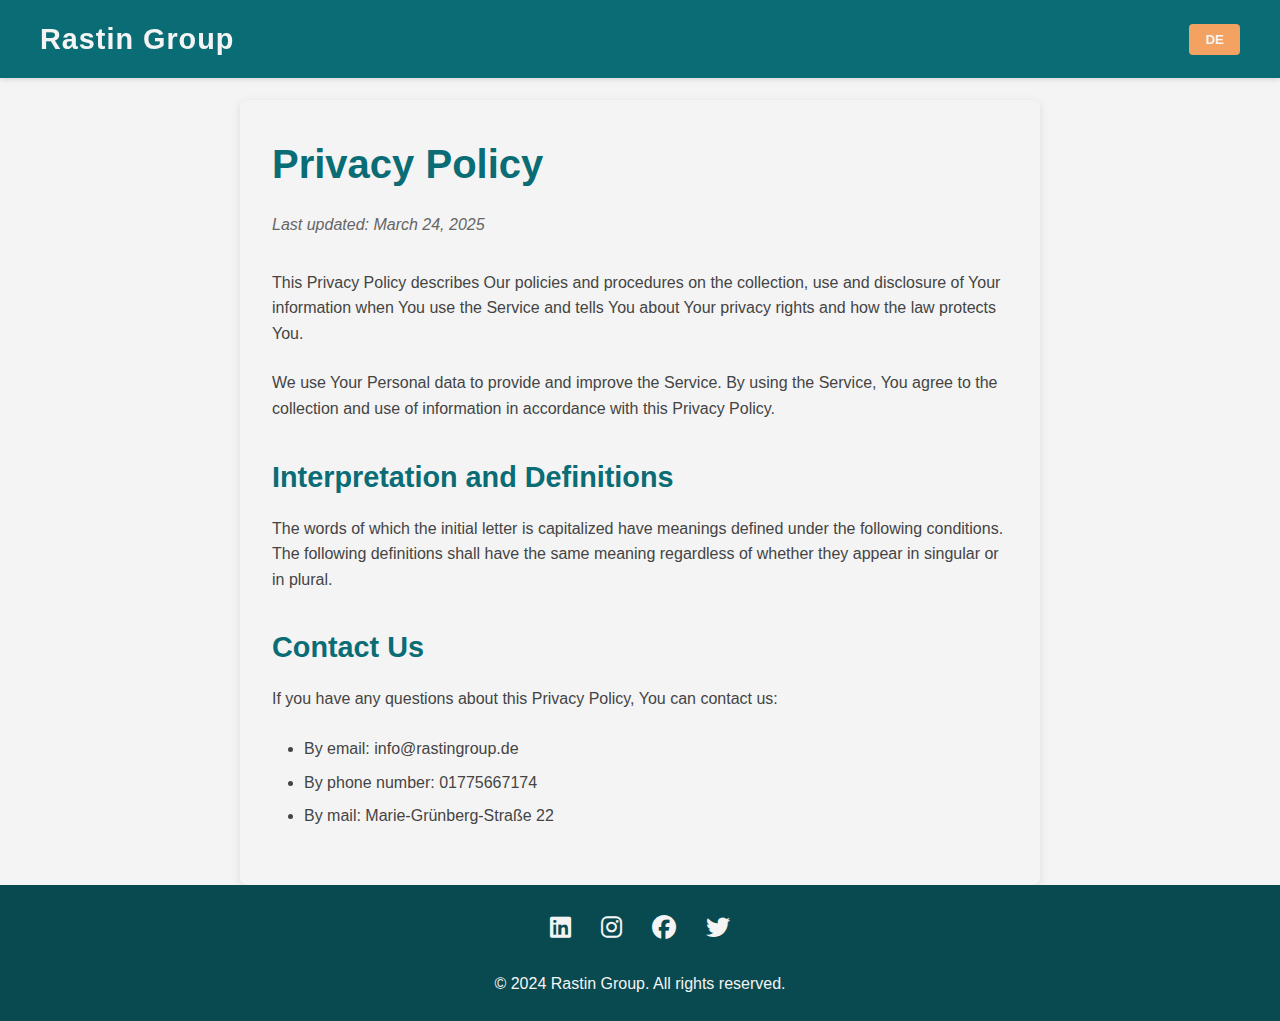
==== privacy-policy.html @ 511bc53d "Add files via upload" ====
<!DOCTYPE html>
<html lang="en">

<head>
    <meta charset="UTF-8">
    <meta name="viewport" content="width=device-width, initial-scale=1.0">
    <title>Privacy Policy - Rastin Group</title>
    <link rel="stylesheet" href="styles.css">
    <link rel="stylesheet" href="https://cdnjs.cloudflare.com/ajax/libs/font-awesome/6.5.1/css/all.min.css">
</head>

<body>
    <header>
        <nav>
            <div class="logo">Rastin Group</div>
            <div class="language-toggle">
                <button onclick="toggleLanguage()" class="lang-btn">DE</button>
            </div>
        </nav>
    </header>

    <main>
        <section class="privacy-policy">
            <h1 class="en">Privacy Policy</h1>
            <h1 class="de" style="display: none;">Datenschutzerklärung</h1>

            <p class="last-updated en">Last updated: March 24, 2025</p>
            <p class="last-updated de" style="display: none;">Zuletzt aktualisiert: 24. März 2025</p>

            <div class="policy-content">
                <div class="en">
                    <p>This Privacy Policy describes Our policies and procedures on the collection, use and disclosure
                        of Your information when You use the Service and tells You about Your privacy rights and how the
                        law protects You.</p>

                    <p>We use Your Personal data to provide and improve the Service. By using the Service, You agree to
                        the collection and use of information in accordance with this Privacy Policy.</p>

                    <h2>Interpretation and Definitions</h2>
                    <p>The words of which the initial letter is capitalized have meanings defined under the following
                        conditions. The following definitions shall have the same meaning regardless of whether they
                        appear in singular or in plural.</p>

                    <h2>Contact Us</h2>
                    <p>If you have any questions about this Privacy Policy, You can contact us:</p>
                    <ul>
                        <li>By email: info@rastingroup.de</li>
                        <li>By phone number: 01775667174</li>
                        <li>By mail: Marie-Grünberg-Straße 22</li>
                    </ul>
                </div>

                <div class="de" style="display: none;">
                    <p>Diese Datenschutzerklärung beschreibt unsere Richtlinien und Verfahren zur Erhebung, Verwendung
                        und Offenlegung Ihrer Informationen, wenn Sie den Service nutzen, und informiert Sie über Ihre
                        Datenschutzrechte und wie das Gesetz Sie schützt.</p>

                    <p>Wir verwenden Ihre personenbezogenen Daten, um den Service bereitzustellen und zu verbessern.
                        Durch die Nutzung des Services stimmen Sie der Erhebung und Verwendung von Informationen gemäß
                        dieser Datenschutzerklärung zu.</p>

                    <h2>Auslegung und Definitionen</h2>
                    <p>Die Wörter, deren erster Buchstabe großgeschrieben ist, haben Bedeutungen, die unter den
                        folgenden Bedingungen definiert sind. Die folgenden Definitionen haben die gleiche Bedeutung,
                        unabhängig davon, ob sie im Singular oder im Plural erscheinen.</p>

                    <h2>Kontakt</h2>
                    <p>Wenn Sie Fragen zu dieser Datenschutzerklärung haben, können Sie uns kontaktieren:</p>
                    <ul>
                        <li>Per E-Mail: info@rastingroup.de</li>
                        <li>Per Telefon: 01775667174</li>
                        <li>Per Post: Marie-Grünberg-Straße 22</li>
                    </ul>
                </div>
            </div>
        </section>
    </main>

    <footer>
        <div class="social-links">
            <a href="#" class="social-icon" aria-label="LinkedIn"><i class="fab fa-linkedin"></i></a>
            <a href="#" class="social-icon" aria-label="Instagram"><i class="fab fa-instagram"></i></a>
            <a href="#" class="social-icon" aria-label="Facebook"><i class="fab fa-facebook"></i></a>
            <a href="#" class="social-icon" aria-label="Twitter"><i class="fab fa-twitter"></i></a>
        </div>
        <p class="en">&copy; 2024 Rastin Group. All rights reserved.</p>
        <p class="de" style="display: none;">&copy; 2024 Rastin Group. Alle Rechte vorbehalten.</p>
    </footer>

    <script>
        function toggleLanguage() {
            const enElements = document.querySelectorAll('.en');
            const deElements = document.querySelectorAll('.de');
            const langBtn = document.querySelector('.lang-btn');

            enElements.forEach(el => {
                el.style.display = el.style.display === 'none' ? 'block' : 'none';
            });

            deElements.forEach(el => {
                el.style.display = el.style.display === 'none' ? 'block' : 'none';
            });

            langBtn.textContent = langBtn.textContent === 'DE' ? 'EN' : 'DE';
        }
    </script>
</body>

</html>
---- styles.css ----
/* Global Styles */
:root {
    --teal: #0a6c74;
    --white: #f4f4f4;
    --orange: #f4a261;
    --dark-teal: #084a50;
    --light-teal: #0d8e98;
}

* {
    margin: 0;
    padding: 0;
    box-sizing: border-box;
}

body {
    font-family: 'Segoe UI', Tahoma, Geneva, Verdana, sans-serif;
    line-height: 1.6;
    color: #333;
    background-color: var(--white);
}

/* Header & Navigation */
header {
    background-color: var(--teal);
    padding: 1rem 2rem;
    position: fixed;
    width: 100%;
    top: 0;
    z-index: 1000;
    box-shadow: 0 2px 5px rgba(0, 0, 0, 0.1);
}

nav {
    display: flex;
    justify-content: space-between;
    align-items: center;
    max-width: 1200px;
    margin: 0 auto;
}

.logo {
    color: var(--white);
    font-size: 1.8rem;
    font-weight: bold;
    letter-spacing: 1px;
}

.language-toggle {
    margin-left: auto;
}

.lang-btn {
    background-color: var(--orange);
    color: var(--white);
    border: none;
    padding: 0.5rem 1rem;
    border-radius: 4px;
    cursor: pointer;
    font-weight: bold;
    transition: background-color 0.3s ease;
}

.lang-btn:hover {
    background-color: #e38d4f;
}

/* Main Content */
main {
    margin-top: 70px;
}

section {
    padding: 4rem 2rem;
    max-width: 1200px;
    margin: 0 auto;
}

/* Hero Section */
.hero {
    background-color: var(--teal);
    background-image: url('images/hero-bg.jpg');
    background-size: cover;
    background-position: center;
    background-repeat: no-repeat;
    background-blend-mode: multiply;
    color: var(--white);
    text-align: center;
    padding: 8rem 2rem;
    position: relative;
    overflow: hidden;
    min-height: 80vh;
}

.hero::before {
    content: '';
    position: absolute;
    top: 0;
    left: 0;
    right: 0;
    bottom: 0;
    background: linear-gradient(135deg, rgba(10, 108, 116, 0.8) 0%, rgba(8, 74, 80, 0.7) 100%);
    z-index: 1;
}

.hero-content {
    max-width: 800px;
    margin: 0 auto;
    position: relative;
    z-index: 2;
    padding: 2rem;
    border-radius: 10px;
    backdrop-filter: blur(5px);
    background: rgba(10, 108, 116, 0.1);
}

.hero h1 {
    font-size: 2.8rem;
    margin-bottom: 1.5rem;
    line-height: 1.2;
    text-shadow: 2px 2px 4px rgba(0, 0, 0, 0.2);
}

.hero h2 {
    font-size: 1.6rem;
    font-weight: normal;
    opacity: 0.95;
    text-shadow: 1px 1px 2px rgba(0, 0, 0, 0.2);
}

/* About Section */
.about {
    text-align: center;
    background-color: var(--white);
}

.about h2 {
    color: var(--teal);
    margin-bottom: 2rem;
    font-size: 2rem;
}

.about p {
    max-width: 800px;
    margin: 0 auto;
    font-size: 1.1rem;
    color: #555;
}

/* Services Section */
.services {
    background-color: var(--white);
}

.services h2 {
    color: var(--teal);
    text-align: center;
    margin-bottom: 3rem;
    font-size: 2rem;
}

.services-grid {
    display: grid;
    grid-template-columns: repeat(auto-fit, minmax(300px, 1fr));
    gap: 2rem;
    padding: 1rem;
}

.service-card {
    background-color: white;
    padding: 2rem;
    border-radius: 8px;
    box-shadow: 0 2px 10px rgba(0, 0, 0, 0.1);
    transition: transform 0.3s ease;
}

.service-card:hover {
    transform: translateY(-5px);
}

.service-card h3 {
    color: var(--teal);
    margin-bottom: 1rem;
    font-size: 1.3rem;
}

.service-card p {
    color: #666;
    font-size: 0.95rem;
}

/* Contact Section */
.contact {
    background-color: var(--teal);
    color: var(--white);
    text-align: center;
}

.contact h2 {
    margin-bottom: 2rem;
    font-size: 2rem;
}

.contact-container {
    max-width: 600px;
    margin: 0 auto 3rem;
    padding: 0 1rem;
}

.contact-form {
    background-color: rgba(255, 255, 255, 0.1);
    padding: 2rem;
    border-radius: 8px;
    backdrop-filter: blur(10px);
}

.form-group {
    margin-bottom: 1.5rem;
    text-align: left;
}

.form-group label {
    display: block;
    margin-bottom: 0.5rem;
    font-weight: 500;
}

.form-group input,
.form-group textarea {
    width: 100%;
    padding: 0.8rem;
    border: 1px solid rgba(255, 255, 255, 0.2);
    border-radius: 4px;
    background-color: rgba(255, 255, 255, 0.1);
    color: var(--white);
    font-size: 1rem;
    transition: border-color 0.3s ease;
}

.form-group input:focus,
.form-group textarea:focus {
    outline: none;
    border-color: var(--orange);
}

.form-group input::placeholder,
.form-group textarea::placeholder {
    color: rgba(255, 255, 255, 0.7);
}

.submit-btn {
    background-color: var(--orange);
    color: var(--white);
    border: none;
    padding: 1rem 2rem;
    border-radius: 4px;
    font-size: 1rem;
    font-weight: bold;
    cursor: pointer;
    transition: background-color 0.3s ease;
    width: 100%;
}

.submit-btn:hover {
    background-color: #e38d4f;
}

.contact-info {
    max-width: 600px;
    margin: 0 auto;
}

.contact-info p {
    margin-bottom: 1rem;
    font-size: 1.1rem;
}

/* Footer */
footer {
    background-color: var(--dark-teal);
    color: var(--white);
    text-align: center;
    padding: 1.5rem;
}

.social-links {
    margin-bottom: 1.5rem;
}

.footer-links {
    margin-bottom: 1rem;
}

.footer-link {
    color: var(--white);
    text-decoration: none;
    margin: 0 1rem;
    transition: color 0.3s ease;
}

.footer-link:hover {
    color: var(--orange);
}

.social-icon {
    color: var(--white);
    font-size: 1.5rem;
    margin: 0 0.8rem;
    transition: all 0.3s ease;
    display: inline-block;
}

.social-icon:hover {
    color: var(--orange);
    transform: translateY(-3px);
}

/* Responsive Design */
@media (max-width: 768px) {
    .hero {
        padding: 6rem 1.5rem;
        min-height: 60vh;
    }

    .hero-content {
        padding: 1.5rem;
    }

    .hero h1 {
        font-size: 2rem;
    }

    .hero h2 {
        font-size: 1.2rem;
    }

    section {
        padding: 3rem 1rem;
    }

    .services-grid {
        grid-template-columns: 1fr;
    }

    .logo {
        font-size: 1.5rem;
    }

    .contact-form {
        padding: 1.5rem;
    }

    .form-group input,
    .form-group textarea {
        padding: 0.6rem;
    }
}

/* Smooth Scrolling */
html {
    scroll-behavior: smooth;
}

/* Focus States */
:focus {
    outline: 2px solid var(--orange);
    outline-offset: 2px;
}

/* Print Styles */
@media print {

    header,
    .language-toggle {
        display: none;
    }

    body {
        color: #000;
    }

    .service-card {
        break-inside: avoid;
        box-shadow: none;
        border: 1px solid #ddd;
    }
}

/* Privacy Policy Page */
.privacy-policy {
    max-width: 800px;
    margin: 100px auto 0;
    padding: 2rem;
    background-color: var(--white);
    border-radius: 8px;
    box-shadow: 0 2px 10px rgba(0, 0, 0, 0.1);
}

.privacy-policy h1 {
    color: var(--teal);
    margin-bottom: 1rem;
    font-size: 2.5rem;
}

.last-updated {
    color: #666;
    font-style: italic;
    margin-bottom: 2rem;
}

.policy-content {
    text-align: left;
}

.policy-content h2 {
    color: var(--teal);
    margin: 2rem 0 1rem;
    font-size: 1.8rem;
}

.policy-content p {
    margin-bottom: 1.5rem;
    line-height: 1.6;
    color: #444;
}

.policy-content ul {
    margin-bottom: 1.5rem;
    padding-left: 2rem;
}

.policy-content li {
    margin-bottom: 0.5rem;
    color: #444;
}

@media (max-width: 768px) {
    .privacy-policy {
        margin-top: 80px;
        padding: 1.5rem;
    }

    .privacy-policy h1 {
        font-size: 2rem;
    }

    .policy-content h2 {
        font-size: 1.5rem;
    }
}
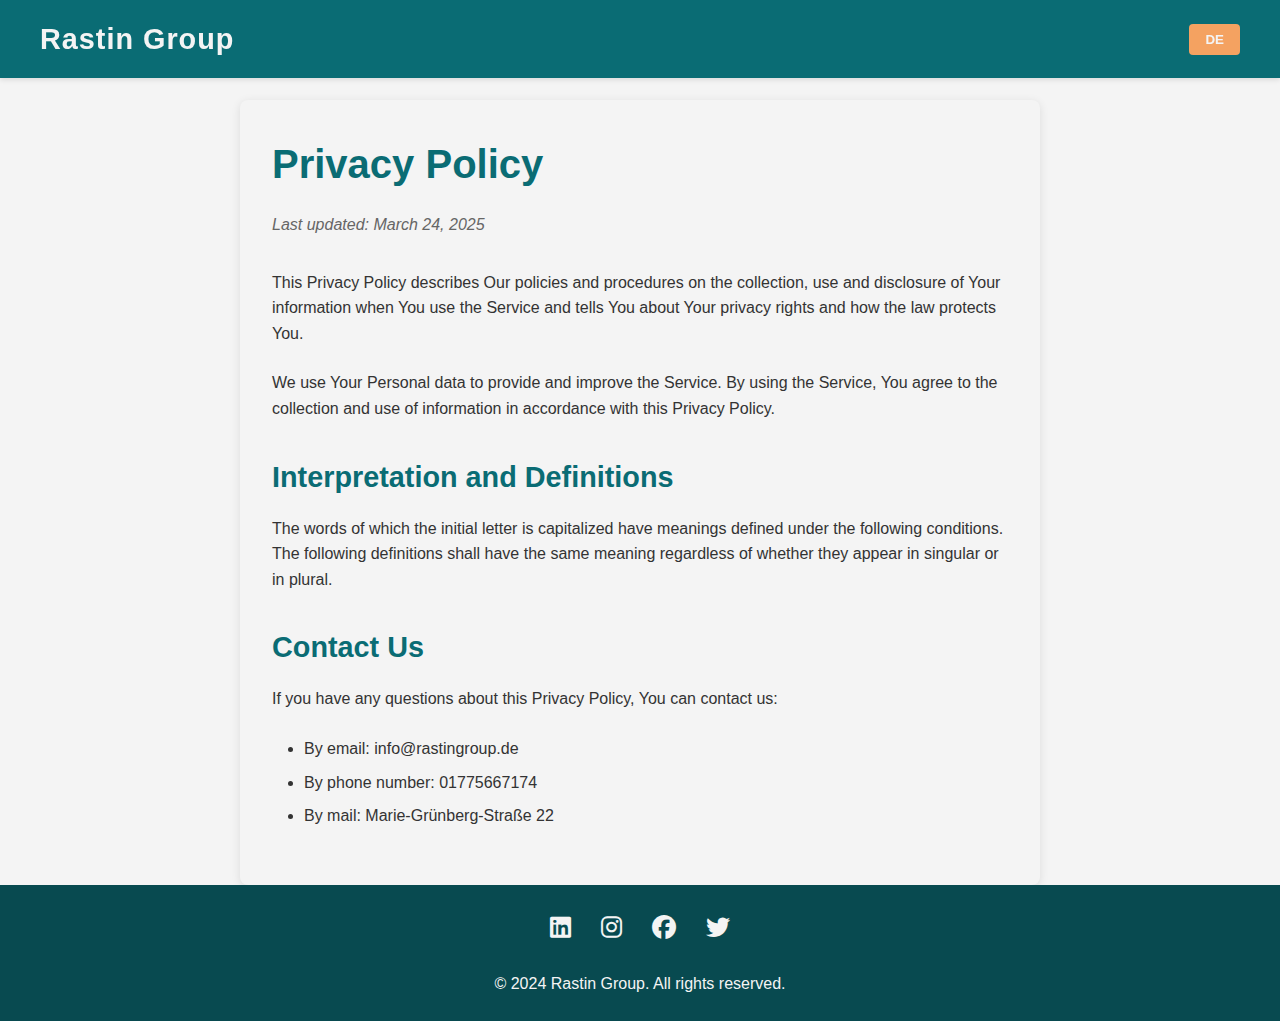
==== commit a5c61d73: "Update Light-Website with latest changes" ====
--- a/privacy-policy.html
+++ b/privacy-policy.html
@@ -1,109 +1,109 @@
-<!DOCTYPE html>
-<html lang="en">
-
-<head>
-    <meta charset="UTF-8">
-    <meta name="viewport" content="width=device-width, initial-scale=1.0">
-    <title>Privacy Policy - Rastin Group</title>
-    <link rel="stylesheet" href="styles.css">
-    <link rel="stylesheet" href="https://cdnjs.cloudflare.com/ajax/libs/font-awesome/6.5.1/css/all.min.css">
-</head>
-
-<body>
-    <header>
-        <nav>
-            <div class="logo">Rastin Group</div>
-            <div class="language-toggle">
-                <button onclick="toggleLanguage()" class="lang-btn">DE</button>
-            </div>
-        </nav>
-    </header>
-
-    <main>
-        <section class="privacy-policy">
-            <h1 class="en">Privacy Policy</h1>
-            <h1 class="de" style="display: none;">Datenschutzerklärung</h1>
-
-            <p class="last-updated en">Last updated: March 24, 2025</p>
-            <p class="last-updated de" style="display: none;">Zuletzt aktualisiert: 24. März 2025</p>
-
-            <div class="policy-content">
-                <div class="en">
-                    <p>This Privacy Policy describes Our policies and procedures on the collection, use and disclosure
-                        of Your information when You use the Service and tells You about Your privacy rights and how the
-                        law protects You.</p>
-
-                    <p>We use Your Personal data to provide and improve the Service. By using the Service, You agree to
-                        the collection and use of information in accordance with this Privacy Policy.</p>
-
-                    <h2>Interpretation and Definitions</h2>
-                    <p>The words of which the initial letter is capitalized have meanings defined under the following
-                        conditions. The following definitions shall have the same meaning regardless of whether they
-                        appear in singular or in plural.</p>
-
-                    <h2>Contact Us</h2>
-                    <p>If you have any questions about this Privacy Policy, You can contact us:</p>
-                    <ul>
-                        <li>By email: info@rastingroup.de</li>
-                        <li>By phone number: 01775667174</li>
-                        <li>By mail: Marie-Grünberg-Straße 22</li>
-                    </ul>
-                </div>
-
-                <div class="de" style="display: none;">
-                    <p>Diese Datenschutzerklärung beschreibt unsere Richtlinien und Verfahren zur Erhebung, Verwendung
-                        und Offenlegung Ihrer Informationen, wenn Sie den Service nutzen, und informiert Sie über Ihre
-                        Datenschutzrechte und wie das Gesetz Sie schützt.</p>
-
-                    <p>Wir verwenden Ihre personenbezogenen Daten, um den Service bereitzustellen und zu verbessern.
-                        Durch die Nutzung des Services stimmen Sie der Erhebung und Verwendung von Informationen gemäß
-                        dieser Datenschutzerklärung zu.</p>
-
-                    <h2>Auslegung und Definitionen</h2>
-                    <p>Die Wörter, deren erster Buchstabe großgeschrieben ist, haben Bedeutungen, die unter den
-                        folgenden Bedingungen definiert sind. Die folgenden Definitionen haben die gleiche Bedeutung,
-                        unabhängig davon, ob sie im Singular oder im Plural erscheinen.</p>
-
-                    <h2>Kontakt</h2>
-                    <p>Wenn Sie Fragen zu dieser Datenschutzerklärung haben, können Sie uns kontaktieren:</p>
-                    <ul>
-                        <li>Per E-Mail: info@rastingroup.de</li>
-                        <li>Per Telefon: 01775667174</li>
-                        <li>Per Post: Marie-Grünberg-Straße 22</li>
-                    </ul>
-                </div>
-            </div>
-        </section>
-    </main>
-
-    <footer>
-        <div class="social-links">
-            <a href="#" class="social-icon" aria-label="LinkedIn"><i class="fab fa-linkedin"></i></a>
-            <a href="#" class="social-icon" aria-label="Instagram"><i class="fab fa-instagram"></i></a>
-            <a href="#" class="social-icon" aria-label="Facebook"><i class="fab fa-facebook"></i></a>
-            <a href="#" class="social-icon" aria-label="Twitter"><i class="fab fa-twitter"></i></a>
-        </div>
-        <p class="en">&copy; 2024 Rastin Group. All rights reserved.</p>
-        <p class="de" style="display: none;">&copy; 2024 Rastin Group. Alle Rechte vorbehalten.</p>
-    </footer>
-
-    <script>
-        function toggleLanguage() {
-            const enElements = document.querySelectorAll('.en');
-            const deElements = document.querySelectorAll('.de');
-            const langBtn = document.querySelector('.lang-btn');
-
-            enElements.forEach(el => {
-                el.style.display = el.style.display === 'none' ? 'block' : 'none';
-            });
-
-            deElements.forEach(el => {
-                el.style.display = el.style.display === 'none' ? 'block' : 'none';
-            });
-
-            langBtn.textContent = langBtn.textContent === 'DE' ? 'EN' : 'DE';
-        }
-    </script>
-</body>
-
+<!DOCTYPE html>
+<html lang="en">
+
+<head>
+    <meta charset="UTF-8">
+    <meta name="viewport" content="width=device-width, initial-scale=1.0">
+    <title>Privacy Policy - Rastin Group</title>
+    <link rel="stylesheet" href="styles.css">
+    <link rel="stylesheet" href="https://cdnjs.cloudflare.com/ajax/libs/font-awesome/6.5.1/css/all.min.css">
+</head>
+
+<body>
+    <header>
+        <nav>
+            <div class="logo">Rastin Group</div>
+            <div class="language-toggle">
+                <button onclick="toggleLanguage()" class="lang-btn">DE</button>
+            </div>
+        </nav>
+    </header>
+
+    <main>
+        <section class="privacy-policy">
+            <h1 class="en">Privacy Policy</h1>
+            <h1 class="de" style="display: none;">Datenschutzerklärung</h1>
+
+            <p class="last-updated en">Last updated: March 24, 2025</p>
+            <p class="last-updated de" style="display: none;">Zuletzt aktualisiert: 24. März 2025</p>
+
+            <div class="policy-content">
+                <div class="en">
+                    <p>This Privacy Policy describes Our policies and procedures on the collection, use and disclosure
+                        of Your information when You use the Service and tells You about Your privacy rights and how the
+                        law protects You.</p>
+
+                    <p>We use Your Personal data to provide and improve the Service. By using the Service, You agree to
+                        the collection and use of information in accordance with this Privacy Policy.</p>
+
+                    <h2>Interpretation and Definitions</h2>
+                    <p>The words of which the initial letter is capitalized have meanings defined under the following
+                        conditions. The following definitions shall have the same meaning regardless of whether they
+                        appear in singular or in plural.</p>
+
+                    <h2>Contact Us</h2>
+                    <p>If you have any questions about this Privacy Policy, You can contact us:</p>
+                    <ul>
+                        <li>By email: info@rastingroup.de</li>
+                        <li>By phone number: 01775667174</li>
+                        <li>By mail: Marie-Grünberg-Straße 22</li>
+                    </ul>
+                </div>
+
+                <div class="de" style="display: none;">
+                    <p>Diese Datenschutzerklärung beschreibt unsere Richtlinien und Verfahren zur Erhebung, Verwendung
+                        und Offenlegung Ihrer Informationen, wenn Sie den Service nutzen, und informiert Sie über Ihre
+                        Datenschutzrechte und wie das Gesetz Sie schützt.</p>
+
+                    <p>Wir verwenden Ihre personenbezogenen Daten, um den Service bereitzustellen und zu verbessern.
+                        Durch die Nutzung des Services stimmen Sie der Erhebung und Verwendung von Informationen gemäß
+                        dieser Datenschutzerklärung zu.</p>
+
+                    <h2>Auslegung und Definitionen</h2>
+                    <p>Die Wörter, deren erster Buchstabe großgeschrieben ist, haben Bedeutungen, die unter den
+                        folgenden Bedingungen definiert sind. Die folgenden Definitionen haben die gleiche Bedeutung,
+                        unabhängig davon, ob sie im Singular oder im Plural erscheinen.</p>
+
+                    <h2>Kontakt</h2>
+                    <p>Wenn Sie Fragen zu dieser Datenschutzerklärung haben, können Sie uns kontaktieren:</p>
+                    <ul>
+                        <li>Per E-Mail: info@rastingroup.de</li>
+                        <li>Per Telefon: 01775667174</li>
+                        <li>Per Post: Marie-Grünberg-Straße 22</li>
+                    </ul>
+                </div>
+            </div>
+        </section>
+    </main>
+
+    <footer>
+        <div class="social-links">
+            <a href="#" class="social-icon" aria-label="LinkedIn"><i class="fab fa-linkedin"></i></a>
+            <a href="#" class="social-icon" aria-label="Instagram"><i class="fab fa-instagram"></i></a>
+            <a href="#" class="social-icon" aria-label="Facebook"><i class="fab fa-facebook"></i></a>
+            <a href="#" class="social-icon" aria-label="Twitter"><i class="fab fa-twitter"></i></a>
+        </div>
+        <p class="en">&copy; 2024 Rastin Group. All rights reserved.</p>
+        <p class="de" style="display: none;">&copy; 2024 Rastin Group. Alle Rechte vorbehalten.</p>
+    </footer>
+
+    <script>
+        function toggleLanguage() {
+            const enElements = document.querySelectorAll('.en');
+            const deElements = document.querySelectorAll('.de');
+            const langBtn = document.querySelector('.lang-btn');
+
+            enElements.forEach(el => {
+                el.style.display = el.style.display === 'none' ? 'block' : 'none';
+            });
+
+            deElements.forEach(el => {
+                el.style.display = el.style.display === 'none' ? 'block' : 'none';
+            });
+
+            langBtn.textContent = langBtn.textContent === 'DE' ? 'EN' : 'DE';
+        }
+    </script>
+</body>
+
 </html>--- a/styles.css
+++ b/styles.css
@@ -1,450 +1,469 @@
-/* Global Styles */
-:root {
-    --teal: #0a6c74;
-    --white: #f4f4f4;
-    --orange: #f4a261;
-    --dark-teal: #084a50;
-    --light-teal: #0d8e98;
-}
-
-* {
-    margin: 0;
-    padding: 0;
-    box-sizing: border-box;
-}
-
-body {
-    font-family: 'Segoe UI', Tahoma, Geneva, Verdana, sans-serif;
-    line-height: 1.6;
-    color: #333;
-    background-color: var(--white);
-}
-
-/* Header & Navigation */
-header {
-    background-color: var(--teal);
-    padding: 1rem 2rem;
-    position: fixed;
-    width: 100%;
-    top: 0;
-    z-index: 1000;
-    box-shadow: 0 2px 5px rgba(0, 0, 0, 0.1);
-}
-
-nav {
-    display: flex;
-    justify-content: space-between;
-    align-items: center;
-    max-width: 1200px;
-    margin: 0 auto;
-}
-
-.logo {
-    color: var(--white);
-    font-size: 1.8rem;
-    font-weight: bold;
-    letter-spacing: 1px;
-}
-
-.language-toggle {
-    margin-left: auto;
-}
-
-.lang-btn {
-    background-color: var(--orange);
-    color: var(--white);
-    border: none;
-    padding: 0.5rem 1rem;
-    border-radius: 4px;
-    cursor: pointer;
-    font-weight: bold;
-    transition: background-color 0.3s ease;
-}
-
-.lang-btn:hover {
-    background-color: #e38d4f;
-}
-
-/* Main Content */
-main {
-    margin-top: 70px;
-}
-
-section {
-    padding: 4rem 2rem;
-    max-width: 1200px;
-    margin: 0 auto;
-}
-
-/* Hero Section */
-.hero {
-    background-color: var(--teal);
-    background-image: url('images/hero-bg.jpg');
-    background-size: cover;
-    background-position: center;
-    background-repeat: no-repeat;
-    background-blend-mode: multiply;
-    color: var(--white);
-    text-align: center;
-    padding: 8rem 2rem;
-    position: relative;
-    overflow: hidden;
-    min-height: 80vh;
-}
-
-.hero::before {
-    content: '';
-    position: absolute;
-    top: 0;
-    left: 0;
-    right: 0;
-    bottom: 0;
-    background: linear-gradient(135deg, rgba(10, 108, 116, 0.8) 0%, rgba(8, 74, 80, 0.7) 100%);
-    z-index: 1;
-}
-
-.hero-content {
-    max-width: 800px;
-    margin: 0 auto;
-    position: relative;
-    z-index: 2;
-    padding: 2rem;
-    border-radius: 10px;
-    backdrop-filter: blur(5px);
-    background: rgba(10, 108, 116, 0.1);
-}
-
-.hero h1 {
-    font-size: 2.8rem;
-    margin-bottom: 1.5rem;
-    line-height: 1.2;
-    text-shadow: 2px 2px 4px rgba(0, 0, 0, 0.2);
-}
-
-.hero h2 {
-    font-size: 1.6rem;
-    font-weight: normal;
-    opacity: 0.95;
-    text-shadow: 1px 1px 2px rgba(0, 0, 0, 0.2);
-}
-
-/* About Section */
-.about {
-    text-align: center;
-    background-color: var(--white);
-}
-
-.about h2 {
-    color: var(--teal);
-    margin-bottom: 2rem;
-    font-size: 2rem;
-}
-
-.about p {
-    max-width: 800px;
-    margin: 0 auto;
-    font-size: 1.1rem;
-    color: #555;
-}
-
-/* Services Section */
-.services {
-    background-color: var(--white);
-}
-
-.services h2 {
-    color: var(--teal);
-    text-align: center;
-    margin-bottom: 3rem;
-    font-size: 2rem;
-}
-
-.services-grid {
-    display: grid;
-    grid-template-columns: repeat(auto-fit, minmax(300px, 1fr));
-    gap: 2rem;
-    padding: 1rem;
-}
-
-.service-card {
-    background-color: white;
-    padding: 2rem;
-    border-radius: 8px;
-    box-shadow: 0 2px 10px rgba(0, 0, 0, 0.1);
-    transition: transform 0.3s ease;
-}
-
-.service-card:hover {
-    transform: translateY(-5px);
-}
-
-.service-card h3 {
-    color: var(--teal);
-    margin-bottom: 1rem;
-    font-size: 1.3rem;
-}
-
-.service-card p {
-    color: #666;
-    font-size: 0.95rem;
-}
-
-/* Contact Section */
-.contact {
-    background-color: var(--teal);
-    color: var(--white);
-    text-align: center;
-}
-
-.contact h2 {
-    margin-bottom: 2rem;
-    font-size: 2rem;
-}
-
-.contact-container {
-    max-width: 600px;
-    margin: 0 auto 3rem;
-    padding: 0 1rem;
-}
-
-.contact-form {
-    background-color: rgba(255, 255, 255, 0.1);
-    padding: 2rem;
-    border-radius: 8px;
-    backdrop-filter: blur(10px);
-}
-
-.form-group {
-    margin-bottom: 1.5rem;
-    text-align: left;
-}
-
-.form-group label {
-    display: block;
-    margin-bottom: 0.5rem;
-    font-weight: 500;
-}
-
-.form-group input,
-.form-group textarea {
-    width: 100%;
-    padding: 0.8rem;
-    border: 1px solid rgba(255, 255, 255, 0.2);
-    border-radius: 4px;
-    background-color: rgba(255, 255, 255, 0.1);
-    color: var(--white);
-    font-size: 1rem;
-    transition: border-color 0.3s ease;
-}
-
-.form-group input:focus,
-.form-group textarea:focus {
-    outline: none;
-    border-color: var(--orange);
-}
-
-.form-group input::placeholder,
-.form-group textarea::placeholder {
-    color: rgba(255, 255, 255, 0.7);
-}
-
-.submit-btn {
-    background-color: var(--orange);
-    color: var(--white);
-    border: none;
-    padding: 1rem 2rem;
-    border-radius: 4px;
-    font-size: 1rem;
-    font-weight: bold;
-    cursor: pointer;
-    transition: background-color 0.3s ease;
-    width: 100%;
-}
-
-.submit-btn:hover {
-    background-color: #e38d4f;
-}
-
-.contact-info {
-    max-width: 600px;
-    margin: 0 auto;
-}
-
-.contact-info p {
-    margin-bottom: 1rem;
-    font-size: 1.1rem;
-}
-
-/* Footer */
-footer {
-    background-color: var(--dark-teal);
-    color: var(--white);
-    text-align: center;
-    padding: 1.5rem;
-}
-
-.social-links {
-    margin-bottom: 1.5rem;
-}
-
-.footer-links {
-    margin-bottom: 1rem;
-}
-
-.footer-link {
-    color: var(--white);
-    text-decoration: none;
-    margin: 0 1rem;
-    transition: color 0.3s ease;
-}
-
-.footer-link:hover {
-    color: var(--orange);
-}
-
-.social-icon {
-    color: var(--white);
-    font-size: 1.5rem;
-    margin: 0 0.8rem;
-    transition: all 0.3s ease;
-    display: inline-block;
-}
-
-.social-icon:hover {
-    color: var(--orange);
-    transform: translateY(-3px);
-}
-
-/* Responsive Design */
-@media (max-width: 768px) {
-    .hero {
-        padding: 6rem 1.5rem;
-        min-height: 60vh;
-    }
-
-    .hero-content {
-        padding: 1.5rem;
-    }
-
-    .hero h1 {
-        font-size: 2rem;
-    }
-
-    .hero h2 {
-        font-size: 1.2rem;
-    }
-
-    section {
-        padding: 3rem 1rem;
-    }
-
-    .services-grid {
-        grid-template-columns: 1fr;
-    }
-
-    .logo {
-        font-size: 1.5rem;
-    }
-
-    .contact-form {
-        padding: 1.5rem;
-    }
-
-    .form-group input,
-    .form-group textarea {
-        padding: 0.6rem;
-    }
-}
-
-/* Smooth Scrolling */
-html {
-    scroll-behavior: smooth;
-}
-
-/* Focus States */
-:focus {
-    outline: 2px solid var(--orange);
-    outline-offset: 2px;
-}
-
-/* Print Styles */
-@media print {
-
-    header,
-    .language-toggle {
-        display: none;
-    }
-
-    body {
-        color: #000;
-    }
-
-    .service-card {
-        break-inside: avoid;
-        box-shadow: none;
-        border: 1px solid #ddd;
-    }
-}
-
-/* Privacy Policy Page */
-.privacy-policy {
-    max-width: 800px;
-    margin: 100px auto 0;
-    padding: 2rem;
-    background-color: var(--white);
-    border-radius: 8px;
-    box-shadow: 0 2px 10px rgba(0, 0, 0, 0.1);
-}
-
-.privacy-policy h1 {
-    color: var(--teal);
-    margin-bottom: 1rem;
-    font-size: 2.5rem;
-}
-
-.last-updated {
-    color: #666;
-    font-style: italic;
-    margin-bottom: 2rem;
-}
-
-.policy-content {
-    text-align: left;
-}
-
-.policy-content h2 {
-    color: var(--teal);
-    margin: 2rem 0 1rem;
-    font-size: 1.8rem;
-}
-
-.policy-content p {
-    margin-bottom: 1.5rem;
-    line-height: 1.6;
-    color: #444;
-}
-
-.policy-content ul {
-    margin-bottom: 1.5rem;
-    padding-left: 2rem;
-}
-
-.policy-content li {
-    margin-bottom: 0.5rem;
-    color: #444;
-}
-
-@media (max-width: 768px) {
-    .privacy-policy {
-        margin-top: 80px;
-        padding: 1.5rem;
-    }
-
-    .privacy-policy h1 {
-        font-size: 2rem;
-    }
-
-    .policy-content h2 {
-        font-size: 1.5rem;
-    }
+/*------------------------------------*\
+  #VARIABLES
+\*------------------------------------*/
+:root {
+    /* Colors */
+    --color-teal: #0a6c74;
+    --color-teal-dark: #084a50;
+    --color-teal-light: #0d8e98;
+    --color-white: #f4f4f4;
+    --color-orange: #f4a261;
+    --color-orange-dark: #e38d4f;
+    --color-gray-dark: #333;
+    --color-gray: #666;
+    --color-gray-light: #555;
+
+    /* Spacing */
+    --spacing-xs: 0.5rem;
+    --spacing-sm: 1rem;
+    --spacing-md: 1.5rem;
+    --spacing-lg: 2rem;
+    --spacing-xl: 3rem;
+
+    /* Border Radius */
+    --border-radius: 4px;
+    --border-radius-lg: 8px;
+
+    /* Box Shadow */
+    --shadow-sm: 0 2px 5px rgba(0, 0, 0, 0.1);
+    --shadow-lg: 0 2px 10px rgba(0, 0, 0, 0.1);
+}
+
+/*------------------------------------*\
+  #RESET
+\*------------------------------------*/
+* {
+    margin: 0;
+    padding: 0;
+    box-sizing: border-box;
+}
+
+html {
+    scroll-behavior: smooth;
+}
+
+body {
+    font-family: 'Segoe UI', Tahoma, Geneva, Verdana, sans-serif;
+    line-height: 1.6;
+    color: var(--color-gray-dark);
+    background-color: var(--color-white);
+}
+
+/*------------------------------------*\
+  #LAYOUT
+\*------------------------------------*/
+main {
+    margin-top: 70px;
+}
+
+section {
+    max-width: 1200px;
+    margin: 0 auto;
+    padding: var(--spacing-xl) var(--spacing-lg);
+}
+
+/*------------------------------------*\
+  #HEADER
+\*------------------------------------*/
+header {
+    position: fixed;
+    top: 0;
+    width: 100%;
+    padding: var(--spacing-sm) var(--spacing-lg);
+    background-color: var(--color-teal);
+    box-shadow: var(--shadow-sm);
+    z-index: 1000;
+}
+
+nav {
+    display: flex;
+    justify-content: space-between;
+    align-items: center;
+    max-width: 1200px;
+    margin: 0 auto;
+}
+
+.logo {
+    color: var(--color-white);
+    font-size: 1.8rem;
+    font-weight: bold;
+    letter-spacing: 1px;
+}
+
+.language-toggle {
+    margin-left: auto;
+}
+
+.lang-btn {
+    padding: var(--spacing-xs) var(--spacing-sm);
+    color: var(--color-white);
+    background-color: var(--color-orange);
+    border: none;
+    border-radius: var(--border-radius);
+    font-weight: bold;
+    cursor: pointer;
+    transition: background-color 0.3s ease;
+}
+
+.lang-btn:hover {
+    background-color: var(--color-orange-dark);
+}
+
+/*------------------------------------*\
+  #HERO
+\*------------------------------------*/
+.hero {
+    padding: 6rem var(--spacing-lg);
+    background-color: var(--color-teal);
+    color: var(--color-white);
+    text-align: center;
+}
+
+.hero-content {
+    max-width: 800px;
+    margin: 0 auto;
+}
+
+.hero h1 {
+    margin-bottom: var(--spacing-sm);
+    font-size: 2.5rem;
+    line-height: 1.2;
+}
+
+.hero h2 {
+    font-size: 1.5rem;
+    font-weight: normal;
+    opacity: 0.9;
+}
+
+/*------------------------------------*\
+  #ABOUT
+\*------------------------------------*/
+.about {
+    background-color: var(--color-white);
+    text-align: center;
+}
+
+.about h2 {
+    margin-bottom: var(--spacing-lg);
+    color: var(--color-teal);
+    font-size: 2rem;
+}
+
+.about p {
+    max-width: 800px;
+    margin: 0 auto;
+    color: var(--color-gray-light);
+    font-size: 1.1rem;
+}
+
+/*------------------------------------*\
+  #SERVICES
+\*------------------------------------*/
+.services {
+    background-color: var(--color-white);
+}
+
+.services h2 {
+    margin-bottom: var(--spacing-xl);
+    color: var(--color-teal);
+    font-size: 2rem;
+    text-align: center;
+}
+
+.services-grid {
+    display: grid;
+    grid-template-columns: repeat(auto-fit, minmax(300px, 1fr));
+    gap: var(--spacing-lg);
+    padding: var(--spacing-sm);
+}
+
+.service-card {
+    padding: var(--spacing-lg);
+    background-color: white;
+    border-radius: var(--border-radius-lg);
+    box-shadow: var(--shadow-lg);
+    transition: transform 0.3s ease;
+}
+
+.service-card:hover {
+    transform: translateY(-5px);
+}
+
+.service-card h3 {
+    margin-bottom: var(--spacing-sm);
+    color: var(--color-teal);
+    font-size: 1.3rem;
+}
+
+.service-card p {
+    color: var(--color-gray);
+    font-size: 0.95rem;
+}
+
+/*------------------------------------*\
+  #CONTACT
+\*------------------------------------*/
+.contact {
+    background-color: var(--color-teal);
+    color: var(--color-white);
+    text-align: center;
+}
+
+.contact h2 {
+    margin-bottom: var(--spacing-lg);
+    font-size: 2rem;
+}
+
+.contact-container {
+    max-width: 600px;
+    margin: 0 auto var(--spacing-xl);
+    padding: 0 var(--spacing-sm);
+}
+
+.contact-form {
+    padding: var(--spacing-lg);
+    background-color: rgba(255, 255, 255, 0.1);
+    border-radius: var(--border-radius-lg);
+    backdrop-filter: blur(10px);
+}
+
+.form-group {
+    margin-bottom: var(--spacing-md);
+    text-align: left;
+}
+
+.form-group label {
+    display: block;
+    margin-bottom: var(--spacing-xs);
+    font-weight: 500;
+}
+
+.form-group input,
+.form-group textarea {
+    width: 100%;
+    padding: 0.8rem;
+    color: var(--color-white);
+    background-color: rgba(255, 255, 255, 0.1);
+    border: 1px solid rgba(255, 255, 255, 0.2);
+    border-radius: var(--border-radius);
+    font-size: 1rem;
+    transition: border-color 0.3s ease;
+}
+
+.form-group input:focus,
+.form-group textarea:focus {
+    outline: none;
+    border-color: var(--color-orange);
+}
+
+.form-group input::placeholder,
+.form-group textarea::placeholder {
+    color: rgba(255, 255, 255, 0.7);
+}
+
+.submit-btn {
+    width: 100%;
+    padding: var(--spacing-sm) var(--spacing-lg);
+    color: var(--color-white);
+    background-color: var(--color-orange);
+    border: none;
+    border-radius: var(--border-radius);
+    font-size: 1rem;
+    font-weight: bold;
+    cursor: pointer;
+    transition: background-color 0.3s ease;
+}
+
+.submit-btn:hover {
+    background-color: var(--color-orange-dark);
+}
+
+.contact-info {
+    max-width: 600px;
+    margin: 0 auto;
+}
+
+.contact-info p {
+    margin-bottom: var(--spacing-sm);
+    font-size: 1.1rem;
+}
+
+/*------------------------------------*\
+  #FOOTER
+\*------------------------------------*/
+footer {
+    padding: var(--spacing-md);
+    background-color: var(--color-teal-dark);
+    color: var(--color-white);
+    text-align: center;
+}
+
+.social-links {
+    margin-bottom: var(--spacing-md);
+}
+
+.social-icon {
+    display: inline-block;
+    margin: 0 0.8rem;
+    color: var(--color-white);
+    font-size: 1.5rem;
+    transition: all 0.3s ease;
+}
+
+.social-icon:hover {
+    color: var(--color-orange);
+    transform: translateY(-3px);
+}
+
+.footer-links {
+    margin-bottom: var(--spacing-sm);
+}
+
+.footer-link {
+    margin: 0 var(--spacing-sm);
+    color: var(--color-white);
+    text-decoration: none;
+    transition: color 0.3s ease;
+}
+
+.footer-link:hover {
+    color: var(--color-orange);
+}
+
+/*------------------------------------*\
+  #PRIVACY-POLICY
+\*------------------------------------*/
+.privacy-policy {
+    max-width: 800px;
+    margin: 100px auto 0;
+    padding: var(--spacing-lg);
+    background-color: var(--color-white);
+    border-radius: var(--border-radius-lg);
+    box-shadow: var(--shadow-lg);
+}
+
+.privacy-policy h1 {
+    margin-bottom: var(--spacing-sm);
+    color: var(--color-teal);
+    font-size: 2.5rem;
+}
+
+.last-updated {
+    margin-bottom: var(--spacing-lg);
+    color: var(--color-gray);
+    font-style: italic;
+}
+
+.policy-content {
+    text-align: left;
+}
+
+.policy-content h2 {
+    margin: var(--spacing-lg) 0 var(--spacing-sm);
+    color: var(--color-teal);
+    font-size: 1.8rem;
+}
+
+.policy-content p {
+    margin-bottom: var(--spacing-md);
+    color: var(--color-gray-dark);
+    line-height: 1.6;
+}
+
+.policy-content ul {
+    margin-bottom: var(--spacing-md);
+    padding-left: var(--spacing-lg);
+}
+
+.policy-content li {
+    margin-bottom: var(--spacing-xs);
+    color: var(--color-gray-dark);
+}
+
+/*------------------------------------*\
+  #UTILITIES
+\*------------------------------------*/
+:focus {
+    outline: 2px solid var(--color-orange);
+    outline-offset: 2px;
+}
+
+/*------------------------------------*\
+  #RESPONSIVE
+\*------------------------------------*/
+@media (max-width: 768px) {
+
+    /* Layout */
+    section {
+        padding: var(--spacing-xl) var(--spacing-sm);
+    }
+
+    /* Header */
+    .logo {
+        font-size: 1.5rem;
+    }
+
+    /* Hero */
+    .hero {
+        padding: 4rem var(--spacing-md);
+    }
+
+    .hero h1 {
+        font-size: 2rem;
+    }
+
+    .hero h2 {
+        font-size: 1.2rem;
+    }
+
+    /* Services */
+    .services-grid {
+        grid-template-columns: 1fr;
+    }
+
+    /* Contact */
+    .contact-form {
+        padding: var(--spacing-md);
+    }
+
+    .form-group input,
+    .form-group textarea {
+        padding: 0.6rem;
+    }
+
+    /* Privacy Policy */
+    .privacy-policy {
+        margin-top: 80px;
+        padding: var(--spacing-md);
+    }
+
+    .privacy-policy h1 {
+        font-size: 2rem;
+    }
+
+    .policy-content h2 {
+        font-size: 1.5rem;
+    }
+}
+
+/*------------------------------------*\
+  #PRINT
+\*------------------------------------*/
+@media print {
+
+    header,
+    .language-toggle {
+        display: none;
+    }
+
+    body {
+        color: black;
+    }
+
+    .service-card {
+        break-inside: avoid;
+        box-shadow: none;
+        border: 1px solid #ddd;
+    }
 }